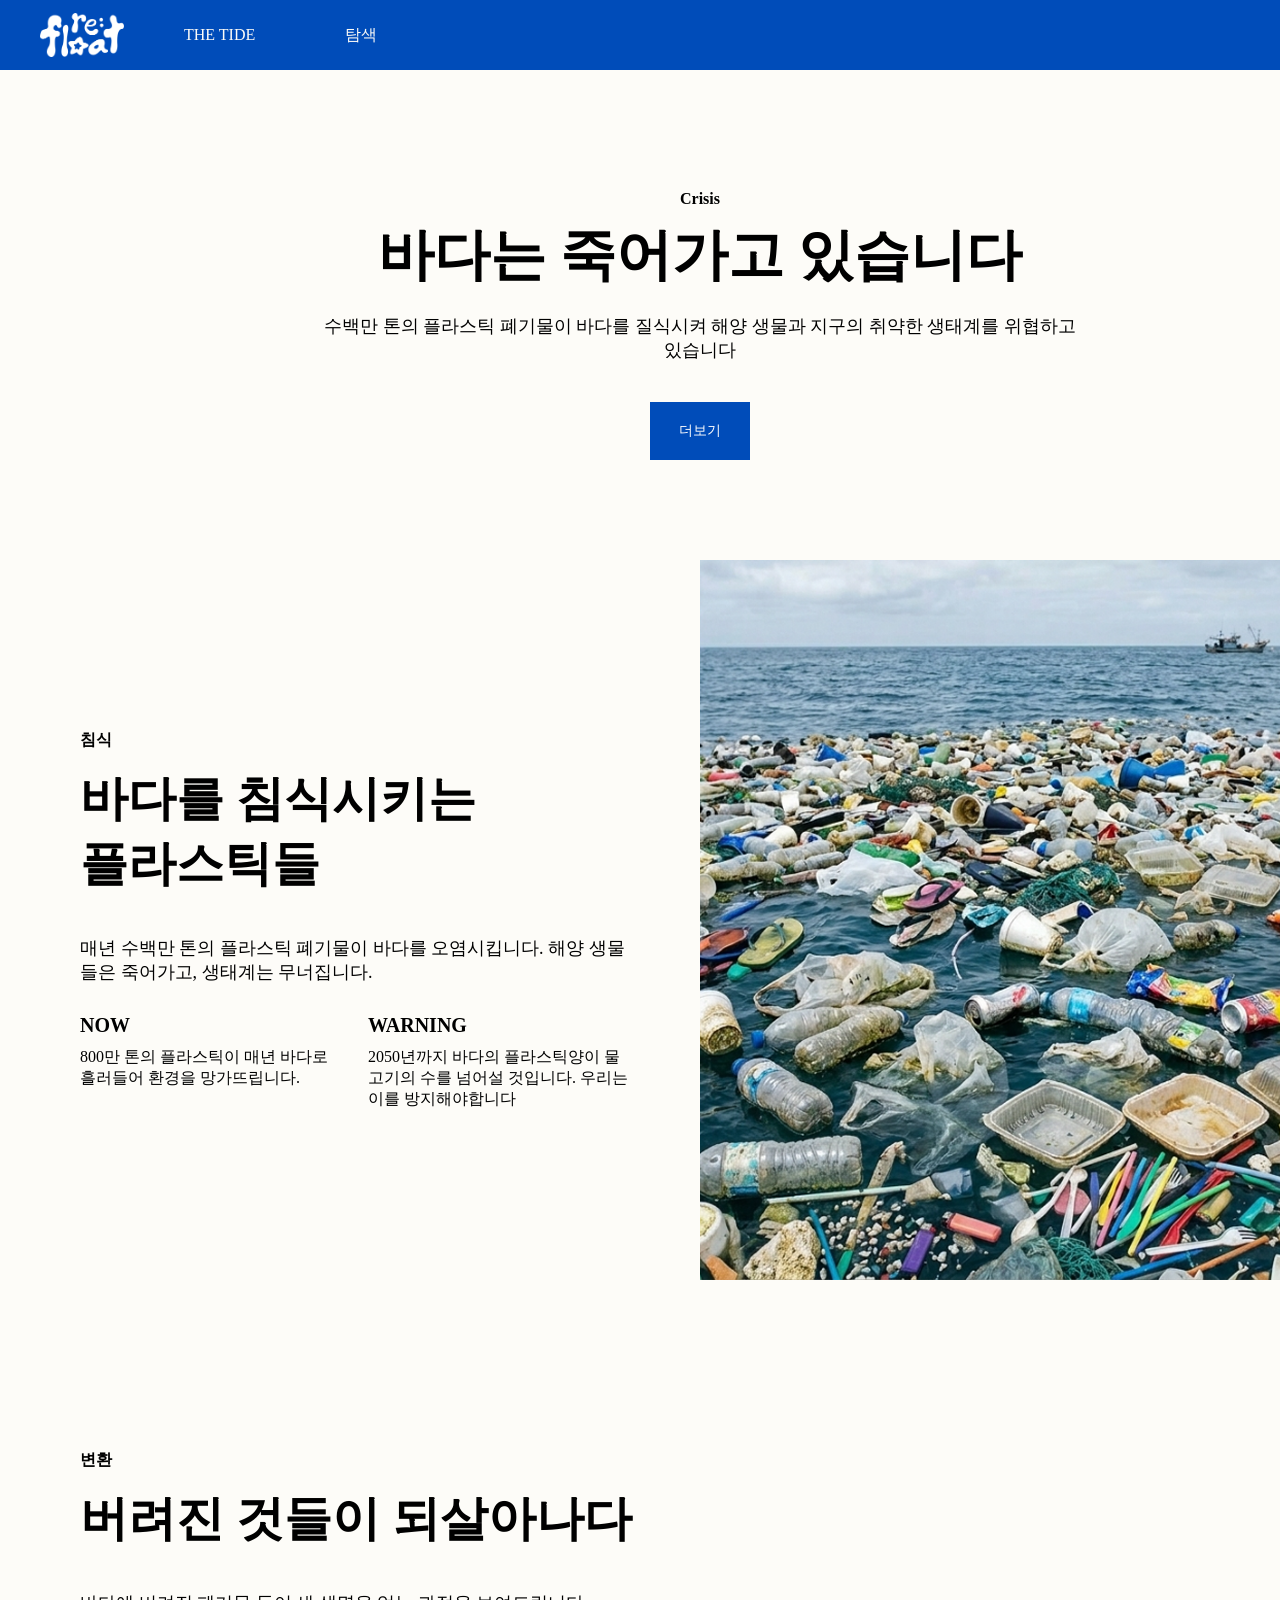
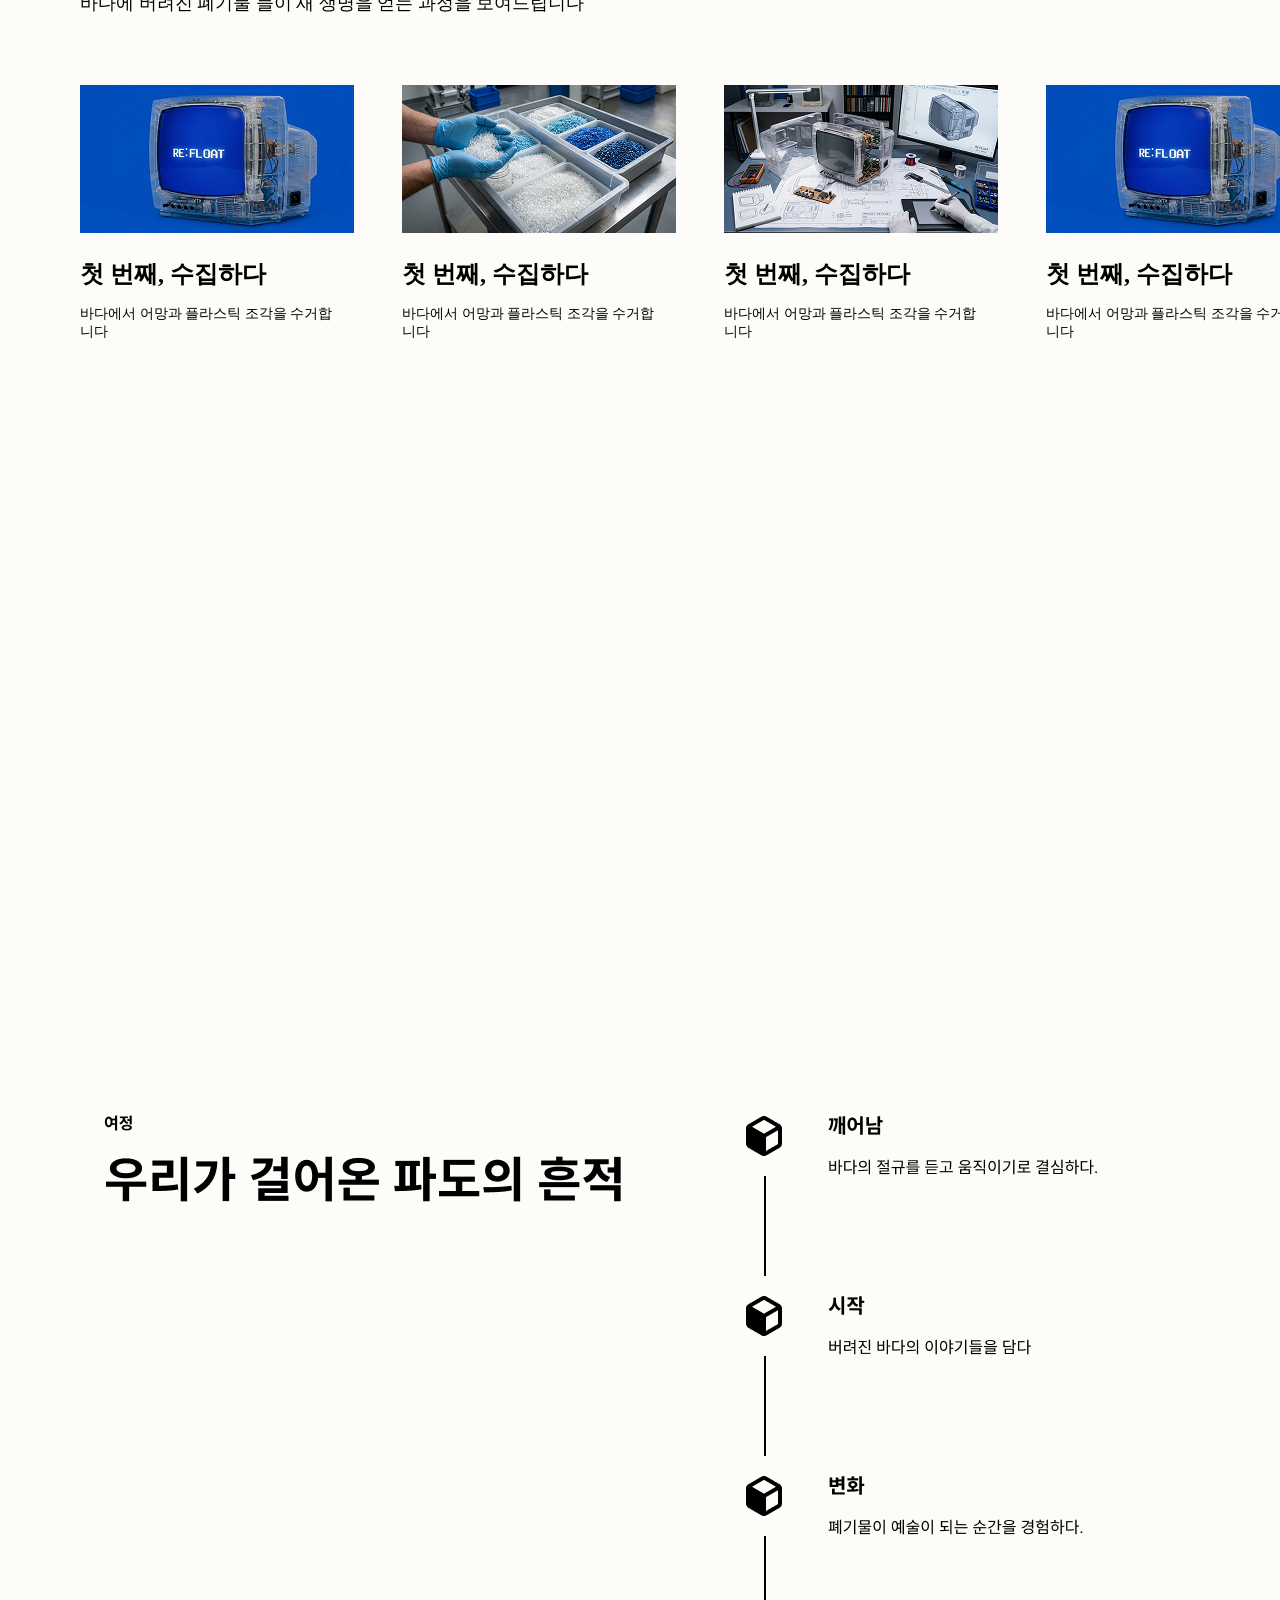
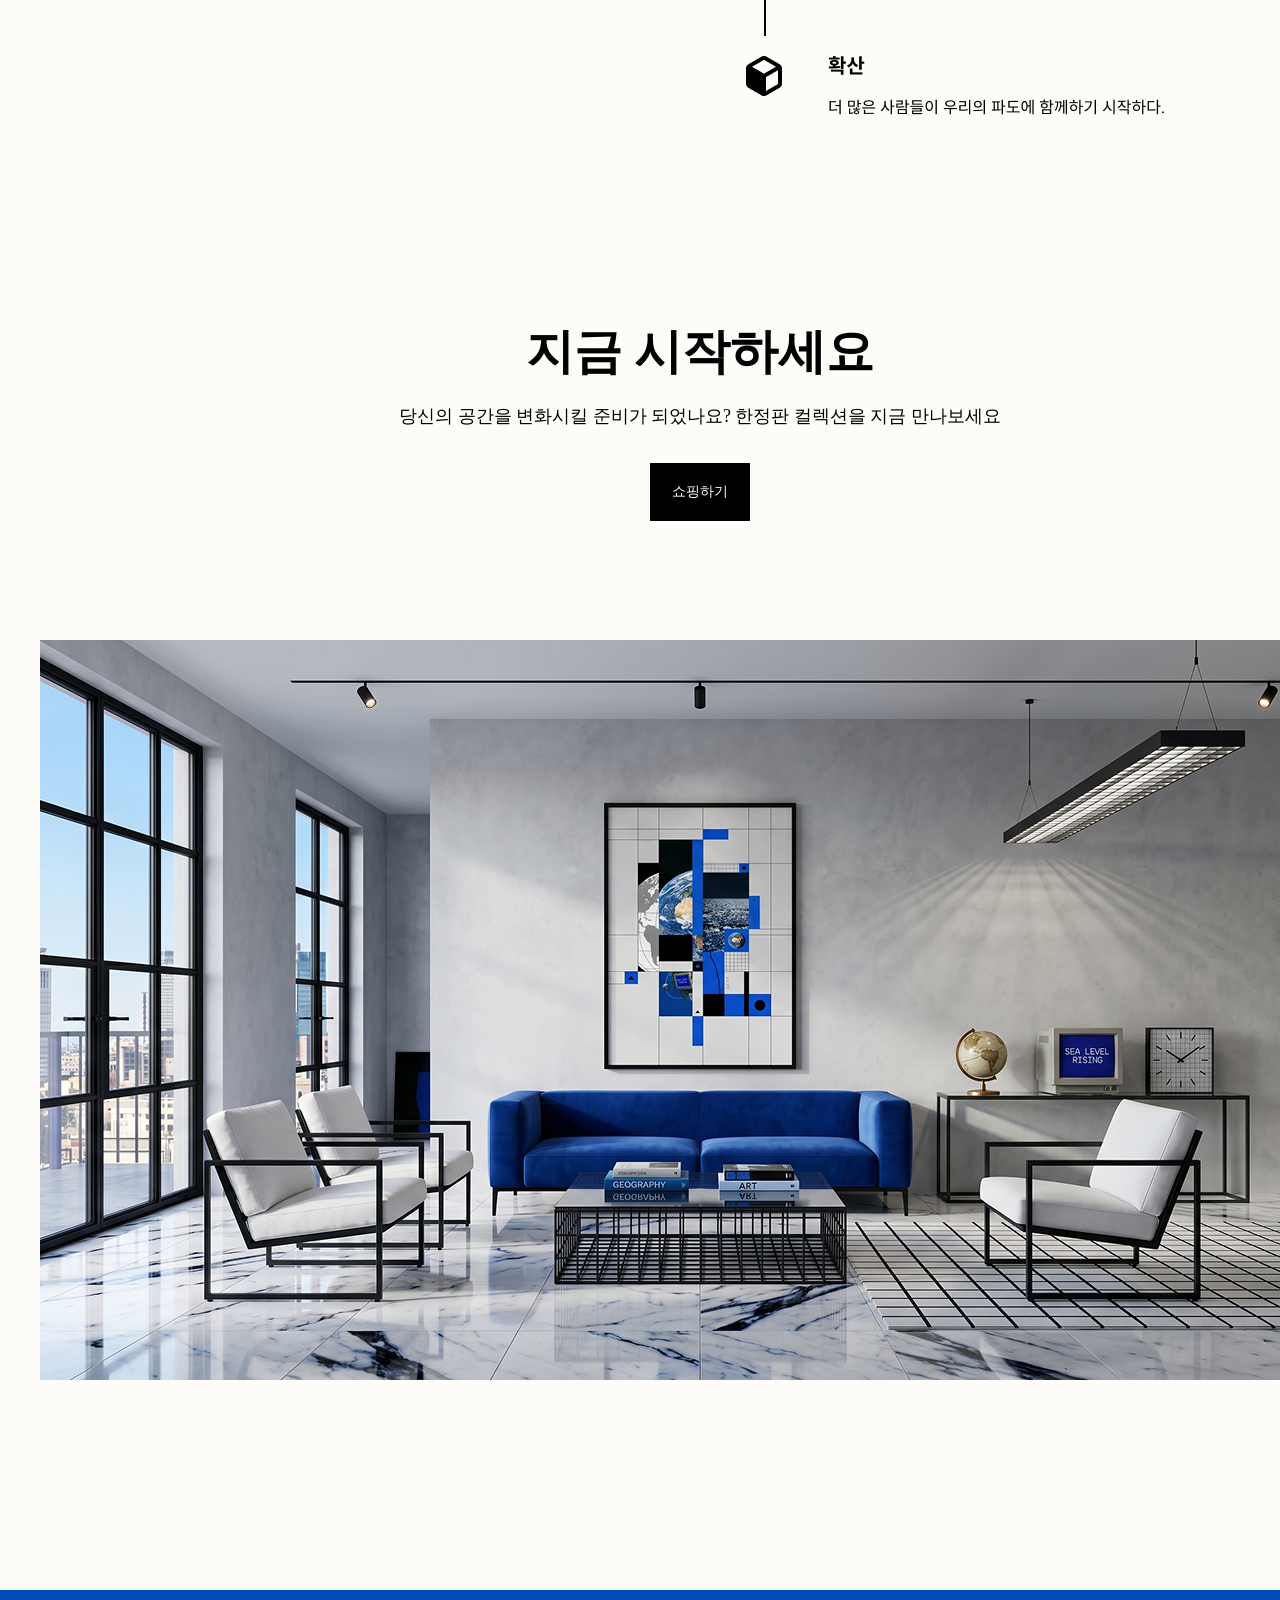
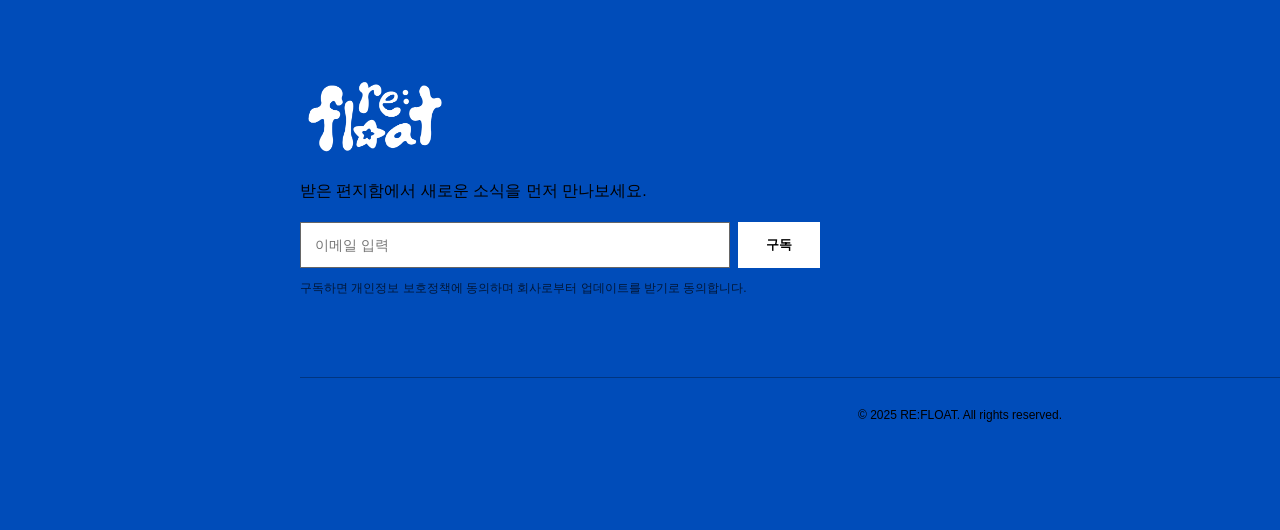
==== sub/sub1.html @ 33776861 "Add files via upload" ====
<!DOCTYPE html>
<html lang="ko">

<head>
    <meta charset="UTF-8">
    <meta name="viewport" content="width=1400">
    <title>re:float</title>
    <link rel="stylesheet" href="../css/style(sub1).css">
</head>

<body>
<div class="wrap_wrap">
    <div id="header_wrap">
        <div id="header_wrap">
            <div class="header">
                <ul class="gnb">
                    <li class="logo-area">
                        <a href="../index.html"><img class="logo" src="../img/로고.png" alt="로고"></a>
                    </li>

                    <li class="menu-item">
                        <a href="./sub/sub1.html">
                            <p>THE TIDE</p>
                        </a>

                    </li>

                    <li class="menu-item">
                        <a href="#">
                            <p>탐색</p>
                        </a>
                        <div class="mega-menu">
                            <div class="mega-inner">
                                <div class="menu-col">
                                    <h3>컬렉션</h3>
                                    <div class="item"><img src="../img/Vector.png" alt="아이콘" class="menu-icon">
                                        <div>
                                            <h4><a href="../sub/sub3.html">큐레이티드 샵</a></h4>
                                            <p>제품을 통해 바다를 살린다</p>
                                        </div>
                                    </div>
                                    <div class="item"><img src="../img/Vector.png" alt="아이콘" class="menu-icon">
                                        <div>
                                            <h4><a href="../sub/sub2.html">갤러리 앤 아카이브</a></h4>
                                            <p>각 제품의 출처와 이야기</p>
                                        </div>
                                    </div>
                                </div>
                                <div class="menu-col">
                                    <h3>정보</h3>
                                    <div class="item"><img src="../img/Vector.png" alt="아이콘" class="menu-icon">
                                        <div>
                                            <h4><a href="../sub/sub4.html">서포트</a></h4>
                                            <p>자주 묻는 질문과 답변</p>
                                        </div>
                                    </div>
                                </div>
                            </div>
                        </div>
                    </li>
                </ul>
            </div>
        </div>
    </div>
    <div id="banner_wrap">
        <div class="banner">
            <h6 class="banner_h6">Crisis</h6>
            <h1 class="banner_h1">바다는 죽어가고 있습니다</h1>
            <p class="banner_p">
                수백만 톤의 플라스틱 폐기물이 바다를 질식시켜 해양 생물과 지구의 취약한 생태계를 위협하고 <br>있습니다
            </p>
            <a href="#" class="banner_a">더보기</a>
        </div>
    </div>
    <div id="main1_wrap">
        <div class="main1">
            <div class="main1_left">
                <h6 class="main1_h6">침식</h6>
                <h1 class="main1_h1">바다를 침식시키는 <br>플라스틱들</h1>
                <p class="main1_p">매년 수백만 톤의 플라스틱 폐기물이 바다를 오염시킵니다. 해양 생물 <br>들은 죽어가고, 생태계는 무너집니다.</p>
                <ul class="main1_ul">
                    <li>
                        <h4 class="main1_h4">NOW</h4>
                        <h5 class="main1_h5">
                            800만 톤의 플라스틱이 매년 바다로 <br>흘러들어 환경을 망가뜨립니다.
                        </h5>
                    </li>
                    <li>
                        <h4 class="main1_h4">WARNING</h4>
                        <h5 class="main1_h5">
                            2050년까지 바다의 플라스틱양이 물 <br>고기의 수를 넘어설 것입니다. 우리는 <br>이를 방지해야합니다
                        </h5>
                    </li>
                </ul>
            </div>
            <div class="main1_right">
                <img src="../img/Placeholder Image.png" alt="">
            </div>
        </div>
    </div>
    <div id="main2_wrap">
        <div class="main2">
            <h6 class="main2_h6">변환</h6>
            <h1 class="main2_h1">버려진 것들이 되살아나다</h1>
            <p class="main2_p">바다에 버려진 폐기물 들이 새 생명을 얻는 과정을 보여드립니다</p>
            <ul class="main2_ul">
                <li>
                    <img src="../img/인덱스2.png" alt="">
                    <h5 class="main2_h5">첫 번째, 수집하다</h5>
                    <p class="main2_p_ul">바다에서 어망과 플라스틱 조각을 수거합<br>니다</p>
                </li>
                <li>
                    <img src="../img/인덱스2-2.png" alt="">
                    <h5 class="main2_h5">첫 번째, 수집하다</h5>
                    <p class="main2_p_ul">바다에서 어망과 플라스틱 조각을 수거합<br>니다</p>
                </li>
                <li>
                    <img src="../img/인덱스2-3.png" alt="">
                    <h5 class="main2_h5">첫 번째, 수집하다</h5>
                    <p class="main2_p_ul">바다에서 어망과 플라스틱 조각을 수거합<br>니다</p>
                </li>
                <li>
                    <img src="../img/인덱스2.png" alt="">
                    <h5 class="main2_h5">첫 번째, 수집하다</h5>
                    <p class="main2_p_ul">바다에서 어망과 플라스틱 조각을 수거합<br>니다</p>
                </li>
            </ul>
        </div>
    </div>
    <div id="main3_wrap">
        <div class="main3">
            <video src="../video/지구가 도는 영상.mp4" autoplay loop></video>
        </div>
    </div>
    <div id="main4_wrap">
        <div class="main4">
            <img src="../img/121.png" alt="">
        </div>
    </div>
    <!-- main4 끝 -->
    <div id="main5_wrap">
        <div class="main5_1">
            <h1 class="main5_h1">지금 시작하세요</h1>
            <p class="main5_p">당신의 공간을 변화시킬 준비가 되었나요? 한정판 컬렉션을 지금 만나보세요</p>
            <a href="#" class="main5_a">쇼핑하기</a>
        </div>
        <div class="main5_2">
            <img id="slider-img" src="../img/인테리어1.png" alt="">
            <script>
                // 1. 이미지 파일 경로들을 배열에 담습니다.
                const images = [
                    "../img/인테리어1.png",
                    "../img/인테리어2.png",
                    "../img/인테리어3.png"
                ];

                let currentIndex = 0;
                const imgElement = document.getElementById('slider-img');

                // 2. 3초마다 이미지를 변경하는 함수
                function changeImage() {
                    currentIndex++;
                    if (currentIndex >= images.length) {
                        currentIndex = 0; // 마지막 이미지 다음은 다시 첫 번째로
                    }
                    imgElement.src = images[currentIndex];
                }

                // 3초(3000ms) 간격으로 함수 실행
                setInterval(changeImage, 5000);
            </script>
        </div>
    </div>
    <div class="main6"></div>
    <div class="footer-wrap">
        <div class="footer-inner">
            <div class="footer-top">
                <div class="footer-left">
                    <div class="footer-left">
                        <!-- 텍스트 대신 이미지 태그 사용 -->
                        <a href="/" class="logo-link">
                            <img src="../img/logo_white.png" alt="RE:FLOAT" class="logo-img">
                        </a>
                        <p class="desc">받은 편지함에서 새로운 소식을 먼저 만나보세요.</p>
                        <!-- ... 이하 동일 ... -->
                    </div>
                    </p>
                    <form class="input-group">
                        <input type="email" placeholder="이메일 입력" required>
                        <button type="submit">구독</button>
                    </form>
                    <p class="sub-text">구독하면 개인정보 보호정책에 동의하며 회사로부터 업데이트를 받기로 동의합니다.</p>
                </div>

                <div class="footer-right">
                    <div class="menu-group">
                        <h4 class="menu-title">탐색하기</h4>
                        <ul class="menu-list">
                            <li><a href="#">홈</a></li>
                            <li><a href="../sub2.html">갤러리 & 아카이브</a></li>
                            <li> <a href="./sub3.html">큐레이티드 샵</a></li>
                            <li><a href="./sub4.html">서포트</a></li>
                        </ul>
                    </div>
                    <div class="menu-group">
                        <h4 class="menu-title">팔로우</h4>
                        <ul class="sns-list">
                            <li><img src="../img/Facebook.png" alt="FB"> Facebook</li>
                            <li><img src="../img/Instagram.png" alt="IG"> Instagram</li>
                            <li><img src="../img/X.png" alt="X"> X</li>
                            <li><img src="../img/LinkedIn.png" alt="LI"> LinkedIn</li>
                            <li><img src="../img/Youtube.png" alt="YT"> Youtube</li>
                        </ul>
                    </div>
                </div>
            </div>

            <div class="footer-bottom">
                © 2025 RE:FLOAT. All rights reserved.
            </div>
        </div>
    </div>
</div>
</body>

</html>
---- css/style(sub1).css ----
* {
    margin: 0;
    padding: 0;
    background-color: 004CB9;
}
.wrap_wrap{
    min-width: 1400px;
    overflow: hidden;
}

/* 메인비디오 */
.main video {
    position: absolute;
    top: 0px;
    left: 50%;
    transform: translateX(-50%);
    min-width: 100%;
    min-height: 100%;
    width: auto;
    height: auto;
    z-index: -1000;
    overflow: hidden;
}

.main {
    display: block;
    overflow: hidden;
    height: 1060px;
    position: relative;
}

/* 메인비디오 끝 */

ul {
    list-style: none;
}

a {
    color: inherit;
    text-decoration: none;
}

body {
    font-size: 14px;
    font-family: 나눔고딕;
    background-color: #fdfcf8;
    ;
}


ul {
    display: flex;
}

#header_wrap {
    height: 70px;
    background-color: #004CB9;
    margin: 0 auto;
    color: black;
    position: fixed;
    /* 화면에 고정하겠다는 의미 */
    top: 0;
    /* 화면 맨 위에 딱 붙임 */
    position: relative;
    width: 100%;
    z-index: 1000;
}

.header {
    height: 70px;
    width: 1320px;
    margin: 0 auto;
    display: flex;
    align-items: center; /* 로고와 메뉴 세로 중앙 정렬 */
    justify-content: space-between;
}

.logo {
    width: 84px;
    height: 36px;
    display: block;
    object-fit: contain;
     /* 
    이미지 하단 공백 제거 */
}
/* 서브메뉴 */

/* GNB 아이템을 상대 위치로 설정 */

/* 메가 메뉴 기본 설정 */
.mega-menu {
    position: absolute;
    top: 100%;
    /* GNB 바로 아래 */
    left: 50%;
    transform: translateX(-50%);
    width: 100%;
    background: #fdfcf8;
    display: none;
    /* 기본 숨김 */
    box-shadow: 0 10px 20px rgba(0, 0, 0, 0.1);
    z-index: 999;
    margin: 0 auto;
    color: #000;
}

/* 호버 시 나타나기 */
.menu-item:hover .mega-menu {
    display: flex;
    justify-content: center;
    align-items: center;
}

/* 내부 콘텐츠 레이아웃 */
.mega-inner {
    display: flex;
    gap: 100px;
    width: 1320PX;
    margin: 0 auto;
    padding: 40px;
}

/* 3. 아이콘과 텍스트 정렬 */
.item {
    display: flex;
    align-items: center;
    /* 아이콘과 텍스트 세로 중앙 정렬 */
    gap: 15px;
    cursor: pointer;
}

.menu-icon {
    width: 24px;
    /* 이미지 사이즈 조절 */
    height: 24px;
    object-fit: contain;
}

.text-wrap h4 {
    font-size: 16px;
    margin-bottom: 4px;
}

.text-wrap p {
    font-size: 13px;
    color: #666;
}

.menu-col {
    display: flex;
    flex-direction: column;
    gap: 20px;
}

.item {
    display: flex;
    align-items: flex-start;
    gap: 15px;
}

.item h4 {
    font-size: 16px;
    margin-bottom: 5px;
}

.item h4:hover{
    text-decoration: underline 2px solid #000;
}
.item p {
    font-size: 13px;
    color: #666;
}

/* gnb 스타일 수정 */
.gnb {
    display: flex;
    align-items: center; /* 세로 중앙 정렬 */
    list-style: none;
    padding: 0;
    margin: 0;
    gap: 30px; /* 메뉴 간의 간격을 조절합니다 (필요에 따라 조절) */
}

/* 로고와 메뉴 사이의 강제적인 여백(auto) 제거 */
.gnb > li:first-child {
    margin-right: 0; 
}
.gnb li p {
    font-size: 16px;
    padding: 23px 30px;
  
}

.gnb>li>a {
    position: relative;
    text-decoration: none;
    color: #fdfcf8;
}

.gnb>li>a::after {
    content: "";
    position: absolute;
    bottom: 0px;
    left: 0;
    width: 0;
    height: 2px;
    background-color: #fdfcf8;
    transition: width 0.3s ease;
    /* 부드러운 밑줄 효과 */
}

.menu-item:hover>a::after {
    width: 100%;
    /* 호버 시 밑줄 100% */
}

/* lnb */

.lnb li {
    font-size: 16px;
    margin: 10px;
    width: 70px;
    height: 50px;
    display: flex;
    justify-content: center;
    align-items: center;
    /* 배경색과 패딩은 a 태그로 이동 */
}

.lnb li a {
    display: flex;
    /* Flexbox 사용 */
    justify-content: center;
    /* 가로 중앙 정렬 */
    align-items: center;
    /* 세로 중앙 정렬 */

    width: 100%;
    height: 100%;

    background-color: #004CB9;
    color: #fdfcf8;
    text-decoration: none;
    transition: background-color 0.3s;
}

.lnb li a:hover {
    background-color: #000;
}

.logo {
    height: 60px;
}

ul {
    display: flex;
}

/* 헤더 끝 */

#banner_wrap {
    height: 490px;
    color: #fdfcf8;
    ;
}

.banner {
    height: 490px;
    width: 1320px;
    margin: 0 auto;
}

.banner_h6 {
    text-align: center;
    color: black;
    padding-top: 120px;
    font-size: 16px;
    margin-bottom: 10px;
}

.banner_h1 {
    text-align: center;
    color: black;
    font-size: 56px;

}

.banner_p {
    text-align: center;
    color: black;
    font-size: 18px;
    padding-top: 20px;
    margin-bottom: 40px;
}

.banner_a {

    display: block;
    /* 블록으로 변경 */
    width: 100px;
    /* 너비 지정 (필수) */
    margin: 0 auto;
    /* 가로 중앙 정렬 */
    text-align: center;
    /* 내부 글자 중앙 정렬 */

    padding: 20px 0;
    background-color: #004CB9;
    color: white;
    text-decoration: none;
}

.banner_a:hover {
    background-color: #000;
}

/* 여기까지가 배너 */

#main1_wrap {
    height: 720px;
    width: 1320px;
    margin: 0 auto;
}

.main1 {
    height: 720px;
    width: 1320px;
    margin: 0 auto;
    display: flex;
}

.main1_left {
    width: 660px;
    height: 720px;
}

.main1_right {
    width: 660px;
    height: 720px;
}

.main1_h6 {
    font-size: 16px;
    padding-top: 170px;
    padding-left: 40px;
}

.main1_h1 {
    padding-top: 15px;
    padding-left: 40px;
    font-size: 48px;
    line-height: 65px;
}

.main1_p {
    padding-left: 40px;
    padding-top: 40px;
    font-size: 18px;
}

.main1_ul li {
    padding-left: 40px;
}

.main1_h4 {
    font-size: 20px;
    padding-top: 30px;
    padding-bottom: 10px;
}

.main1_h5 {
    font-size: 16px;
    font-weight: 500;
}

/* main1끝 */

/* main2시작 */

#main2_wrap {
    height: 850px;
}

.main2 {
    height: 850px;
    width: 1320px;
    margin: 0 auto;
}

.main2_h6 {
    font-size: 16px;
    padding-top: 170px;
    padding-left: 40px;
}

.main2_h1 {
    padding-top: 15px;
    padding-left: 40px;
    font-size: 48px;
    line-height: 65px;
}

.main2_p {
    padding-left: 40px;
    padding-top: 40px;
    font-size: 18px;
}

.main2_ul {
    padding-left: 40px;
    padding-right: 40px;
    padding-top: 70px;
    display: flex;
    justify-content: space-between;
}

.main2_h5 {
    font-size: 24px;
    padding-top: 20px;
    padding-bottom: 15px;
}

.main2_p_Ul {
    font-size: 16px;
    padding-top: 10px;
}

#main3_wrap {
    height: 470px;
}

.main3 {
    margin: 0 auto;
    height: 470px;
    width: 1320px;
    overflow: hidden;
    position: relative;
    color: #fdfcf8;
}

.main3 video {
    position: absolute;
    top: 0;
    width: 100%;
    height: 100%;
    object-fit: cover;
}

.main3_h6 {
    position: absolute;
    font-size: 16px;
}

#main4_wrap {
    margin: 0 auto;
    height: 830px;
}

.main4 {
    width: 1320px;
    height: 830px;
    margin: 0 auto;

}

#main5_wrap {
    height: 1160px;
    margin: 0 auto;

}

.main5_1 {
    height: 410px;
    width: 1320px;
    margin: 0 auto;
    text-align: center;
}

.main5_h1 {
    font-size: 48px;
    padding-top: 90px;
}

.main5_p {
    font-size: 18px;
    padding-top: 20px;
    padding-bottom: 35px;
}

.main5_a {

    display: block;
    /* 블록으로 변경 */
    width: 100px;
    /* 너비 지정 (필수) */
    margin: 0 auto;
    /* 가로 중앙 정렬 */
    text-align: center;
    /* 내부 글자 중앙 정렬 */

    padding: 20px 0;
    background-color: #000000;
    color: white;
    text-decoration: none;
}

.main5_a:hover {
    background-color: #004CB9;
}

.main5_2 {
    margin: 0 auto;
    height: 740px;
    width: 1320px;
    display: flex;
    justify-content: center;
    /* 가로 중앙 정렬 */
    align-items: center;
    /* 세로 중앙 정렬 */
    height: 100%;
    position: relative;
}

#slider-img {
    position: absolute;
    top: 0;
    width: 1320px;
    margin: 0 auto;
    height: 740px;
    object-fit: cover;
    /* 이미지가 찌그러지지 않고 비율을 유지하며 꽉 채워지게 함 */

}

/* main5 끝 */

.main6 {
    height: 200px;
}

#footer_wrap {
    height: 540px;
    background-color: #004CB9;
    position: relative;
    overflow: hidden;
}

.footer1 {
    height: 540px;
    width: 1320px;
    display: flex;
    margin: 0 auto;
}

.footer_left {
    height: 540px;
    width: 670px;
    margin: 0 auto;
}

.footer_logo {
    width: 110px;
    /* 원하는 가로 크기로 조절 */
    height: auto;
    /* 비율을 유지하며 높이 자동 조절 */
    display: block;
    position: relative;
    top: 80px;
}

.footer-subscribe {
    max-width: 1320px;
    margin: 0 auto;
    display: flex;
    align-items: center;
    gap: 40px;
    /* 텍스트와 입력창 사이 간격 */
}

.subscribe-form {
    display: flex;
    width: 100%;
    max-width: 400px;
    /* 필요에 따라 조정 */
    position: absolute;
    top: 200px;
}

.subscribe-form input {
    flex: 1;
    padding: 12px 15px;
    border: 1px solid #000;
    outline: none;
    width: 400px;
    height: 50px;
    box-sizing: border-box;
    margin-right: 20px;
}

.subscribe-form button {
    padding: 12px 25px;
    background-color: #fff;
    border: 1px solid #000;
    cursor: pointer;
    font-weight: bold;
}

.subscribe-form button:hover {
    background-color: #000;
    color: #fff;
}

.subscribe-text_h3 {
    position: absolute;
    top: 155px;
    font-size: 16px;
    font-weight: 500;
}

.subscribe-text_p {
    color: #000;
    font-size: 12px;
    position: absolute;
    top: 260px;
}

.footer_right_wrap {
    width: 670px;
    height: 540px;
    background-color: #004CB9;
    overflow: hidden;
}

/* 푸터 li */

.footer {
    color: white;
    padding: 50px;
    display: flex;
    flex-direction: column;
    /* 전체를 세로로 정렬 */
    gap: 40px;
    /* 섹션 간의 간격 */
}

.footer-title1 {
    font-size: 16px;
    font-weight: bold;
    /* 제목 굵게 */
    margin-bottom: 15px;

}

/* 1320px 컨테이너 기준 정렬 */
.footer1 {
    width: 1320px;
    margin: 0 auto; /* 좌우 중앙 정렬 */
    display: flex;
    justify-content: space-between; /* 왼쪽(logo)과 오른쪽(nav) 배치 */
    align-items: flex-start;
}

/* 오른쪽 영역을 묶은 컨테이너 */
.footer_nav_container {
    display: flex;
    gap: 120px; /* 탐색하기와 팔로우 사이의 간격 */
    justify-content: flex-end; /* 이 부분이 오른쪽 정렬 핵심 */
    /* 1. 오른쪽으로 더 밀기 */
    /* 2. 위쪽 여백 주기 */
    margin-top: 90px; /* 푸터 상단에서 내려올 간격 */
}



/* absolute 제거하고 자연스럽게 배치 */
.footer-title1, .footer-title2, .footer-links1, .footer-links2 {
    position: static; /* absolute 제거 */
    margin: 0;
}



/* 내비게이션 스타일은 그대로 유지하되 
   flex를 활용해 쌓이도록 함 */
.footer_right, .footer_right_wrap {
    display: flex;
    flex-direction: column;
    gap: 15px;
}

.footer-title2 {
    font-size: 16px;
    font-weight: bold;
    /* 제목 굵게 */
    margin-bottom: 15px;

}

.footer-links1 {
    display: flex;
    flex-direction: column;
    /* 링크들을 세로로 정렬 */
    gap: 10px;
    /* 링크 사이 간격 */

}

.footer-links2 {
    display: flex;
    flex-direction: column;
    /* 링크들을 세로로 정렬 */
    gap: 10px;
    /* 링크 사이 간격 */

}

.footer-links1 a {
    color: rgb(0, 0, 0);
    text-decoration: none;
    /* 밑줄 제거 */
    font-size: 14px;
}

.footer-links1 a:hover {
    color: white;
}

.footer-links2 a {
    color: rgb(0, 0, 0);
    text-decoration: none;
    /* 밑줄 제거 */
    font-size: 14px;
}

.footer-links2 a:hover {
    color: white;
}

.footer-links2 a {
    display: flex;
    /* 아이콘과 텍스트를 나란히 배치 */
    align-items: center;
    /* 세로 중앙 정렬 */
    gap: 10px;
    /* 아이콘과 텍스트 사이 간격 */

    color: rgb(0, 0, 0);
    text-decoration: none;
    font-size: 16px;
    /* 텍스트 크기 */
}

.footer-links2 a img {
    width: 17px;
    /* 폰트 크기인 16px와 동일하게 설정 */
    height: 17px;
    object-fit: contain;
    /* 이미지가 찌그러지지 않게 유지 */
}


/* FOOTER */

.footer-wrap {
    margin: 0 auto;
    width: 1920px;
    height: 540px;
    background-color: #004CB9;
    display: flex;
    justify-content: center;
    color: #ffffff;
    font-family: 'Pretendard', sans-serif;
}

.footer-inner {
    width: 1320px;
    padding-top: 80px;
}

.footer-top {
    display: flex;
    justify-content: space-between;
}

/* 왼쪽 영역 */
.logo-img {
    width: 150px;
    /* 로고 이미지의 실제 너비에 맞춰 조정하세요 */
    height: auto;
    margin-bottom: 24px;
    display: block;
}

.desc {
    margin-bottom: 20px;
    font-size: 16px;
    color: #000;
}

.input-group {
    display: flex;
    gap: 8px;
    margin-bottom: 12px;
}

.input-group input {
    width: 400px;
    padding: 14px;
    border: none;
    outline: none;
    font-size: 14px;
    border: 1px solid #666;
}

.input-group button {
    padding: 14px 28px;
    border: none;
    background: #fff;
    color: #000000;
    font-weight: 700;
    cursor: pointer;
}

.input-group button:hover {
    background-color: #000;
    color: #fdfcf8;
}

.sub-text {
    font-size: 12px;
    opacity: 0.7;
    color: #000;
}

/* 오른쪽 메뉴 */
.footer-right {
    display: flex;
    gap: 120px;
}

.menu-group {
    display: flex;
    color: #000;
    flex-direction: column;
    /* 요소를 세로로 배치 */
}

.menu-title {
    margin-bottom: 20px;
    font-size: 18px;
}

.menu-title:hover{
    text-decoration: underline 1px solid #000;
}
.menu-list,
.sns-list {
    list-style: none;
    display: flex;
    flex-direction: column;
    /* 리스트 아이템을 세로로 정렬 */
    gap: 12px;
    /* 아이템 간의 세로 간격 */
}

.menu-list li {
    margin-bottom: 12px;
    cursor: pointer;
    font-size: 14px;
}

/* SNS 아이콘 조정 */
.sns-list li {
    display: flex;
    align-items: center;
    gap: 10px;
    /* 아이콘과 텍스트 사이 간격 */
    font-size: 14px;
    cursor: pointer;
}

.sns-list li img {
    width: 18px;
    height: 18px;
    object-fit: contain;
}

/* 하단 카피라이트 */
.footer-bottom {
    margin-top: 80px;
    border-top: 1px solid rgba(0, 0, 0, 0.3);
    padding-top: 30px;
    text-align: center;
    font-size: 12px;
    color: #000;
}

/* 탐색하기 메뉴 리스트 아이템 호버 */


.menu-list li a:hover {
    text-decoration: underline;
    opacity: 0.8; /* 호버 시 약간 투명하게 해서 효과 강조 */
}

/* 팔로우 리스트 아이템 호버 */


.sns-list li:hover {
    text-decoration: underline;
    opacity: 0.8;
}
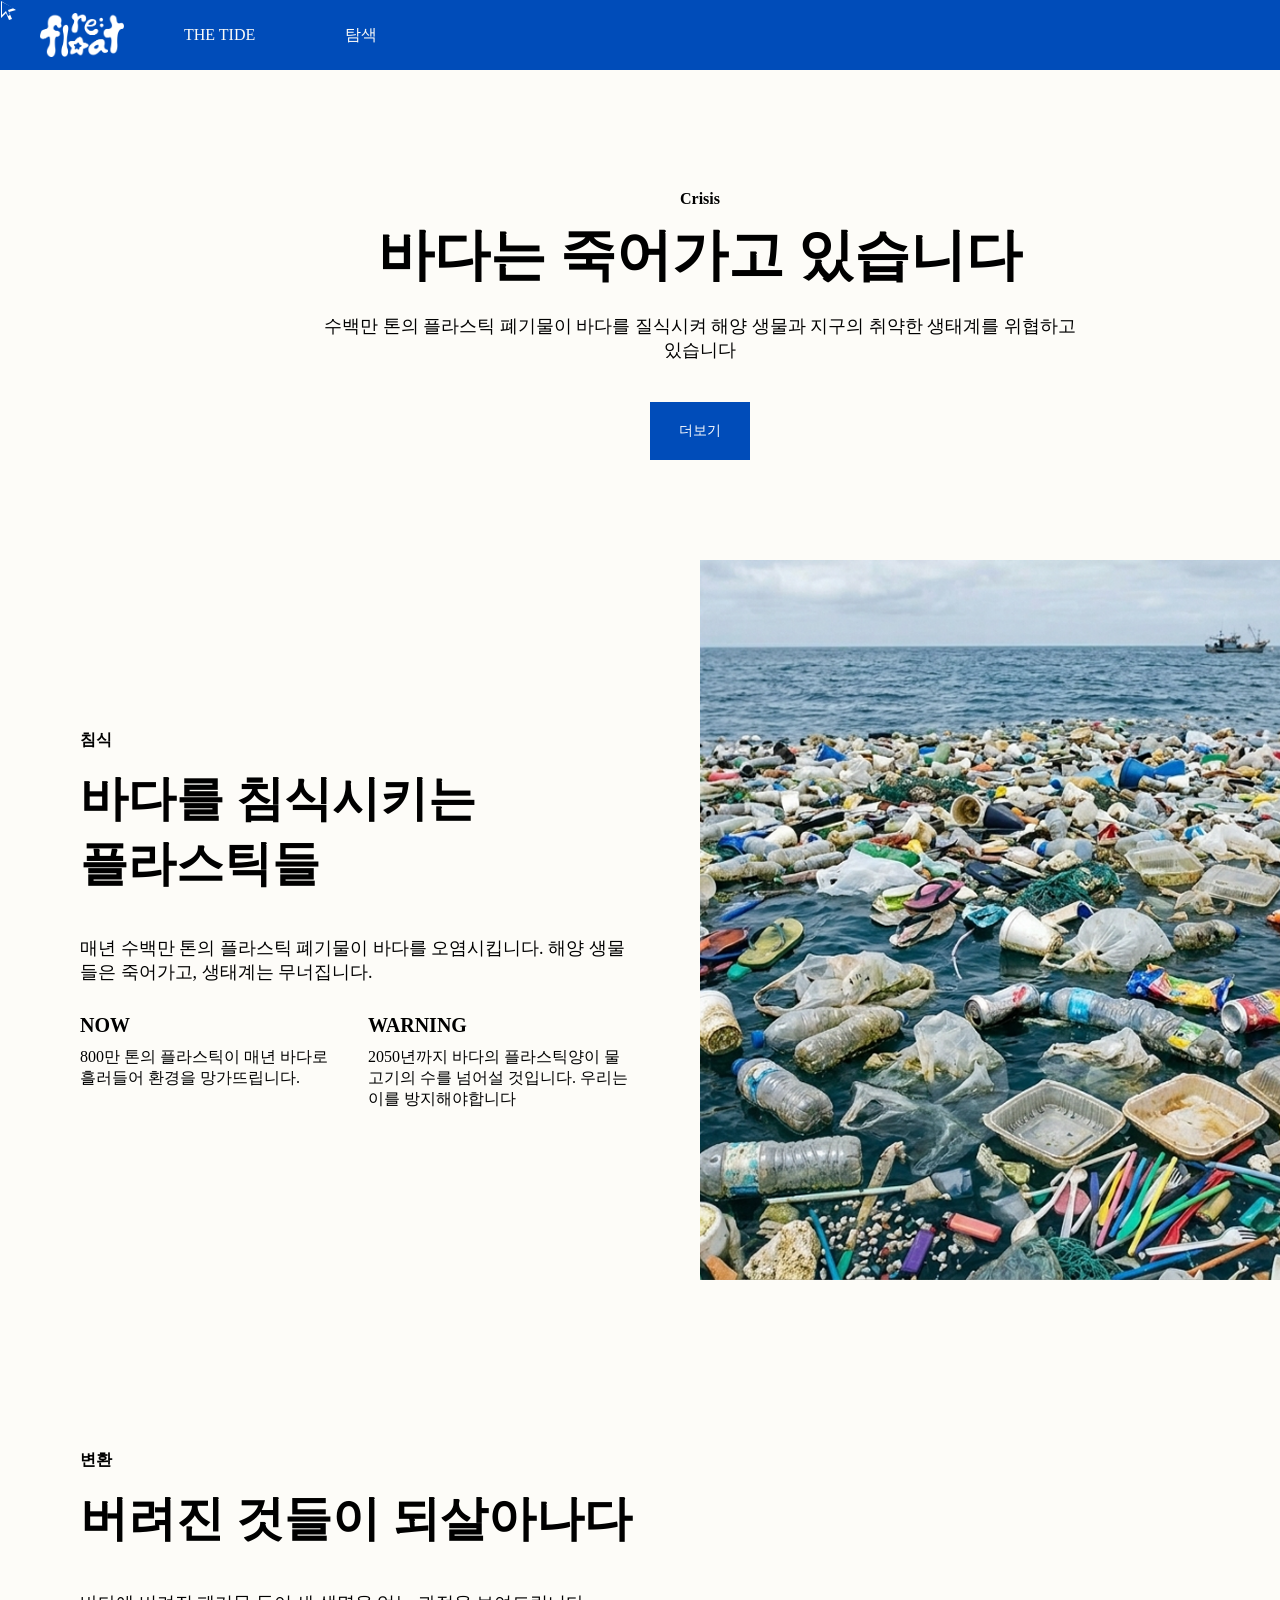
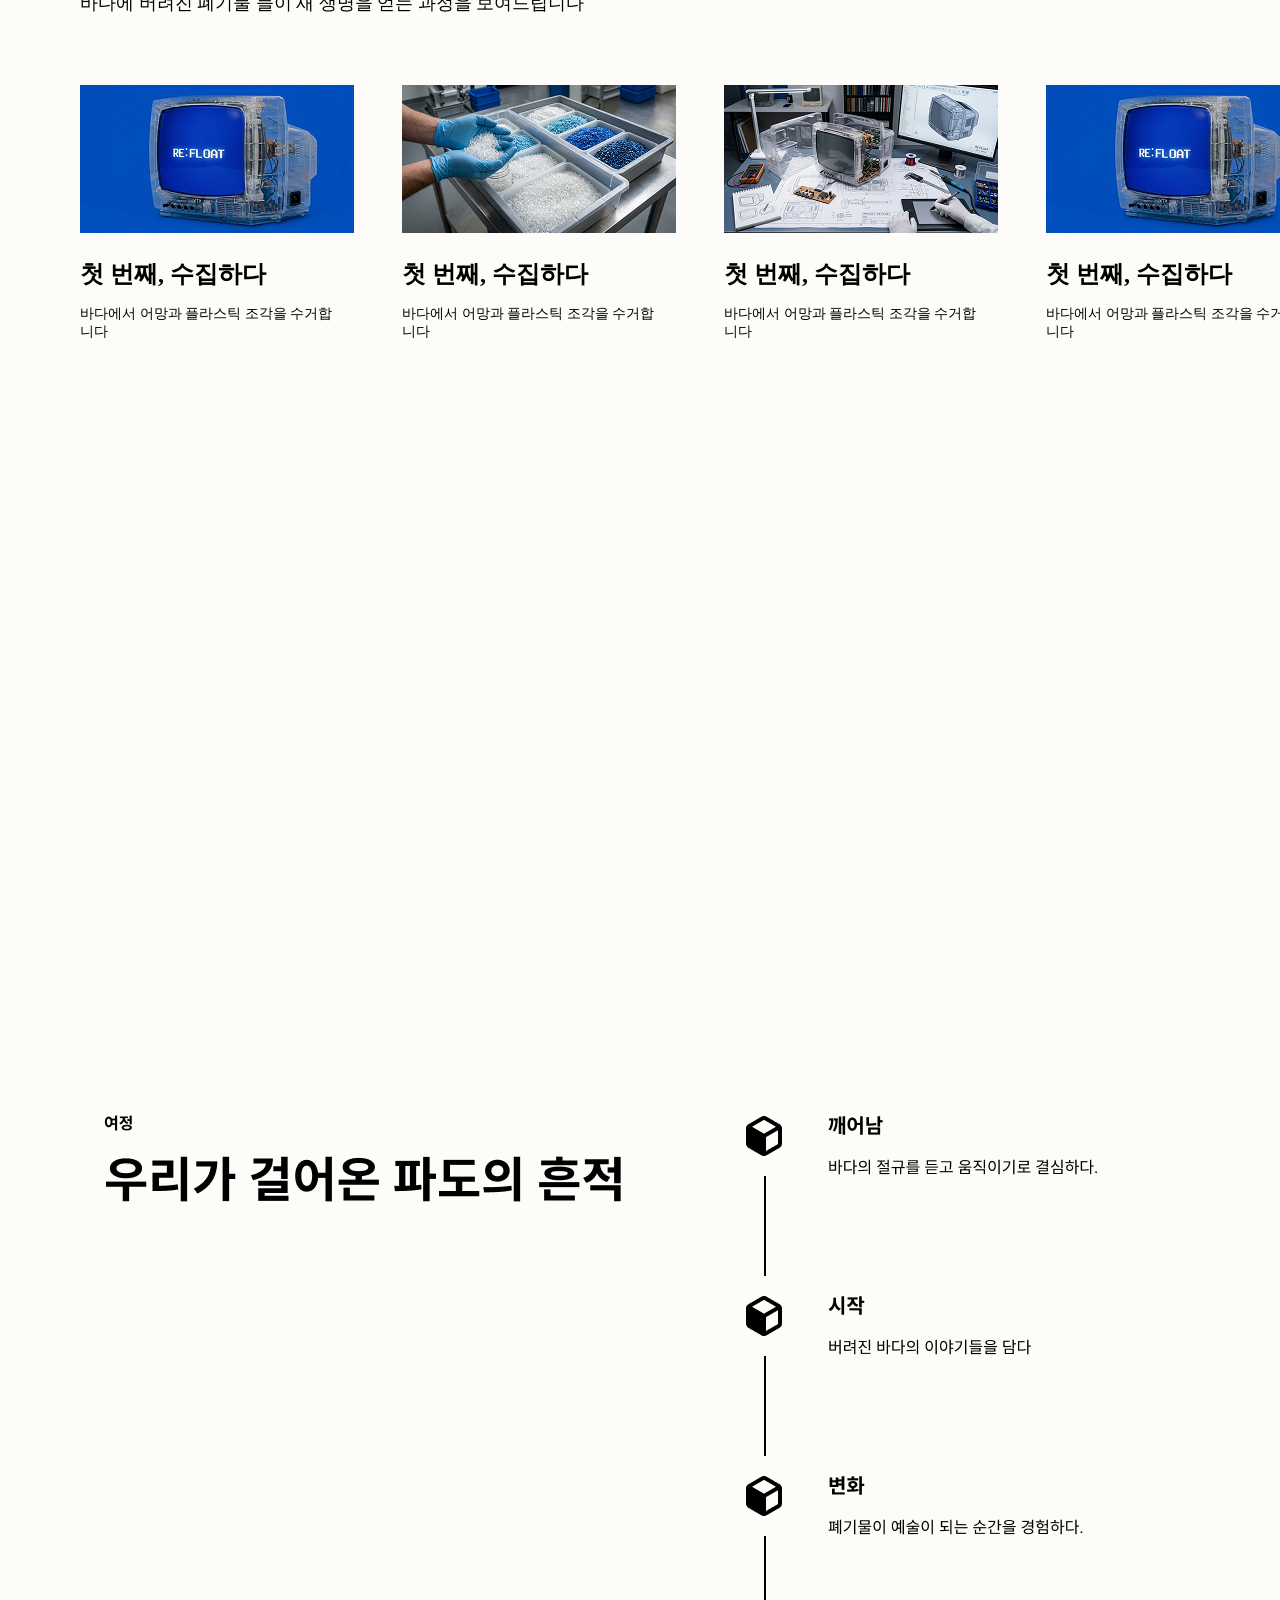
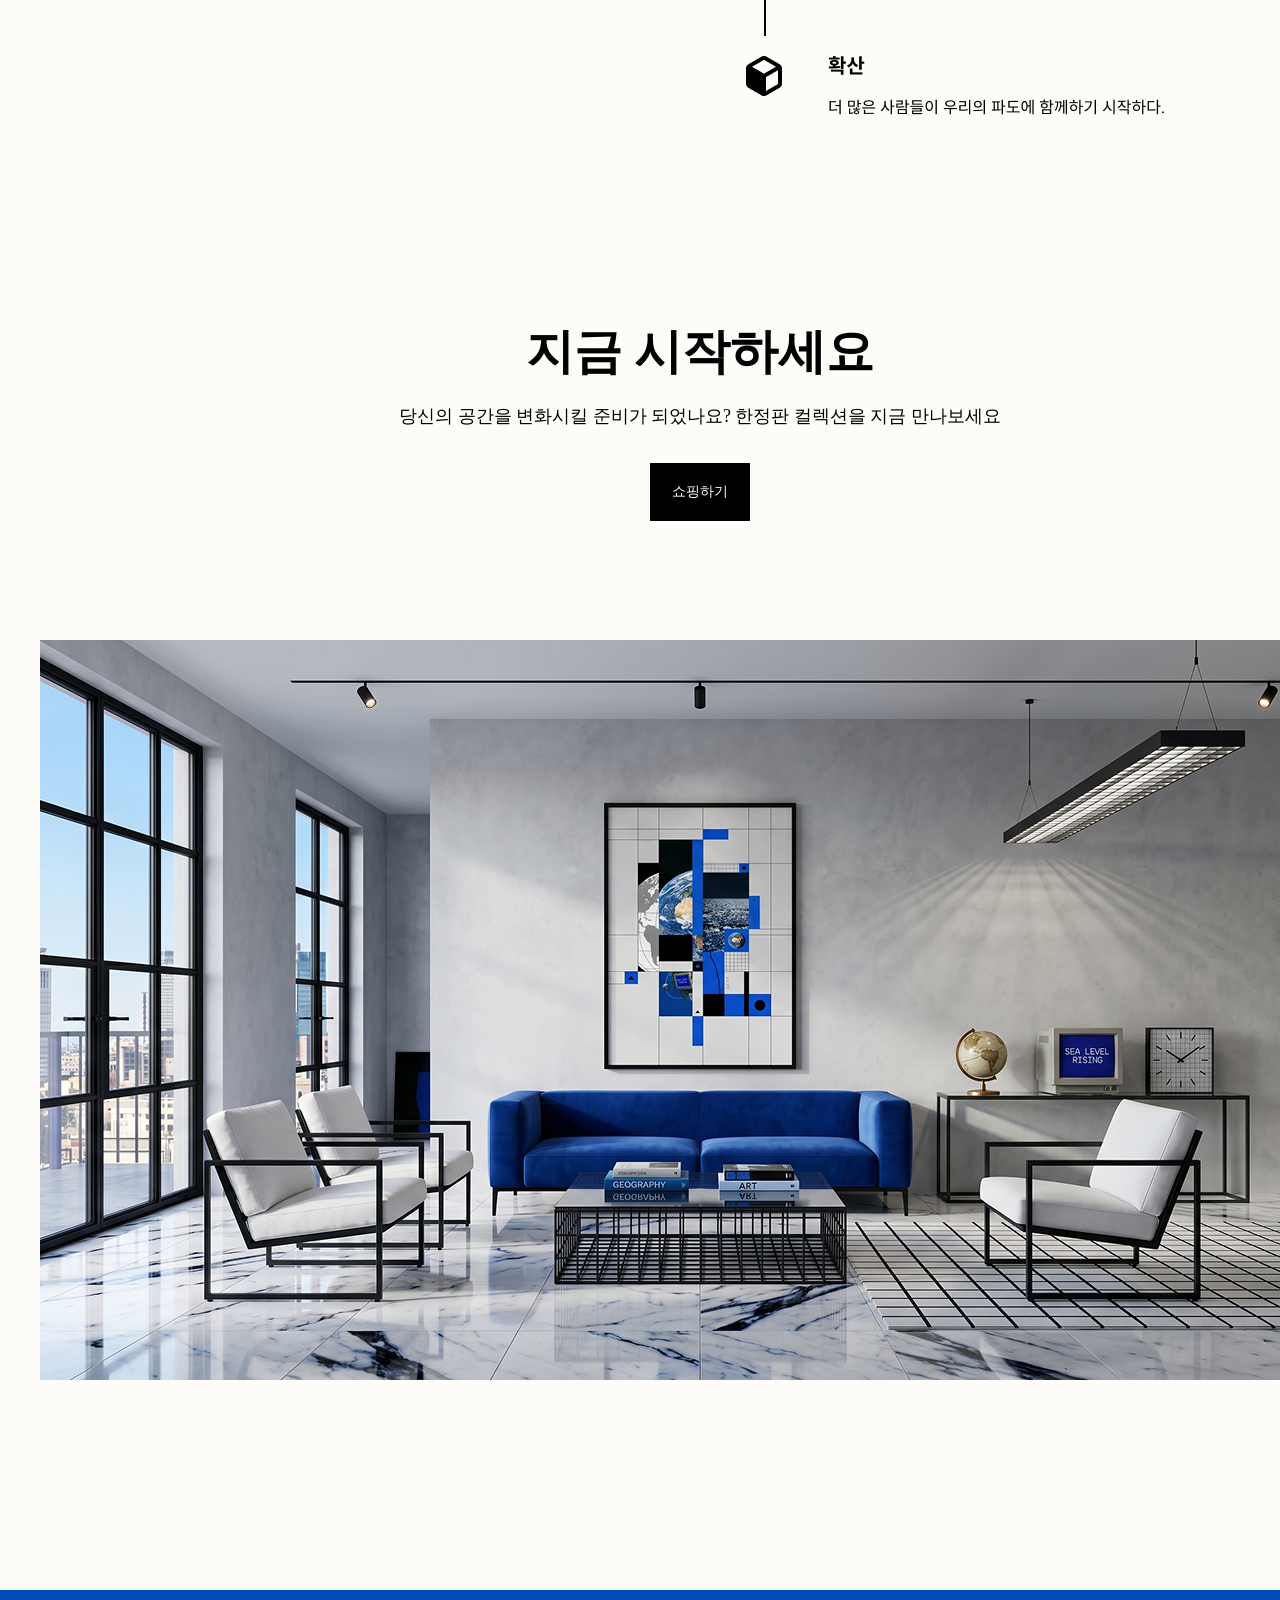
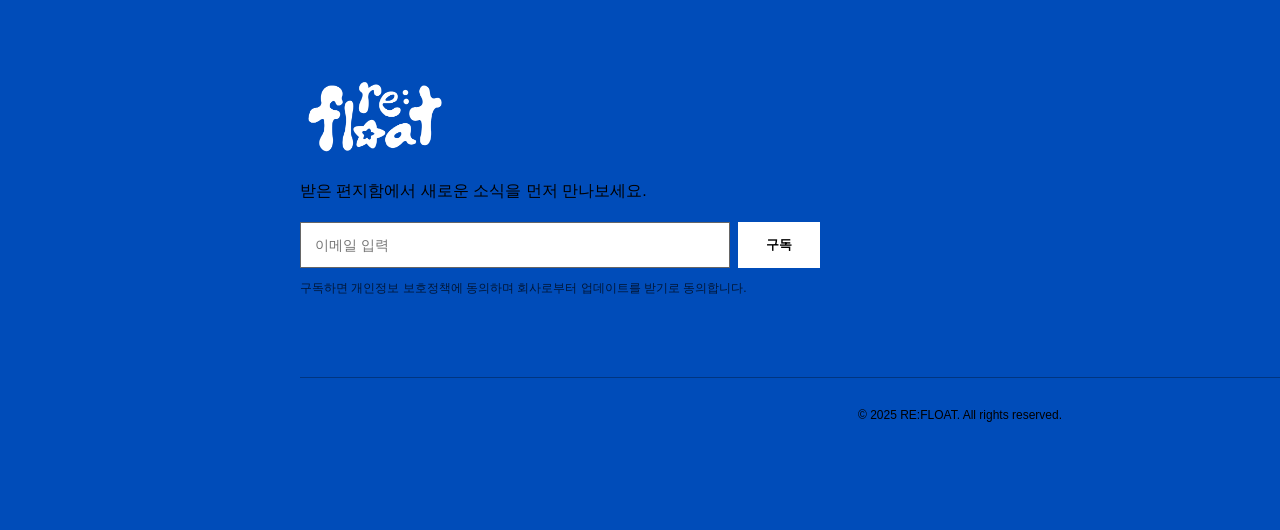
==== commit 05cb5461: "Add files via upload" ====
--- a/sub/sub1.html
+++ b/sub/sub1.html
@@ -5,222 +5,267 @@
     <meta charset="UTF-8">
     <meta name="viewport" content="width=1400">
     <title>re:float</title>
+    <link rel="icon" type="image/png" sizes="32x32" href="./img/Company Logo - 복사본.png">
     <link rel="stylesheet" href="../css/style(sub1).css">
+    <script src="http://ajax.googleapis.com/ajax/libs/jquery/1.10.2/jquery.min.js"></script>
+    <link href="https://unpkg.com/aos@2.3.1/dist/aos.css" rel="stylesheet">
+    <link rel="icon" type="image/png" sizes="32x32" href="../img/Company Logo - 복사본.png">
+    <script>
+        jQuery(document).ready(function ($) {
+            $('.counter').counterUp({
+                delay: 10,
+                time: 1000
+            });
+        });
+    </script>
 </head>
 
 <body>
-<div class="wrap_wrap">
-    <div id="header_wrap">
+    <div class="pixel-cursor"></div>
+    <script>const cursor = document.querySelector('.pixel-cursor');
+
+document.addEventListener('mousemove', (e) => {
+    cursor.style.left = e.clientX + 'px';
+    cursor.style.top = e.clientY + 'px';
+});
+
+// 버튼, 링크, 문의하기 버튼 등에 호버 시 active 클래스 추가
+document.addEventListener('mouseover', (e) => {
+    if (e.target.matches('a, button, .faq-action-btn')) {
+        cursor.classList.add('active');
+    }
+});
+
+document.addEventListener('mouseout', (e) => {
+    if (e.target.matches('a, button, .faq-action-btn')) {
+        cursor.classList.remove('active');
+    }
+});</script>
+    <div class="wrap_wrap">
         <div id="header_wrap">
-            <div class="header">
-                <ul class="gnb">
-                    <li class="logo-area">
-                        <a href="../index.html"><img class="logo" src="../img/로고.png" alt="로고"></a>
-                    </li>
-
-                    <li class="menu-item">
-                        <a href="./sub/sub1.html">
-                            <p>THE TIDE</p>
-                        </a>
-
-                    </li>
-
-                    <li class="menu-item">
-                        <a href="#">
-                            <p>탐색</p>
-                        </a>
-                        <div class="mega-menu">
-                            <div class="mega-inner">
-                                <div class="menu-col">
-                                    <h3>컬렉션</h3>
-                                    <div class="item"><img src="../img/Vector.png" alt="아이콘" class="menu-icon">
-                                        <div>
-                                            <h4><a href="../sub/sub3.html">큐레이티드 샵</a></h4>
-                                            <p>제품을 통해 바다를 살린다</p>
+            <div id="header_wrap">
+                <div class="header">
+                    <ul class="gnb">
+                        <li class="logo-area">
+                            <a href="../index.html"><img class="logo" src="../img/로고.png" alt="로고"></a>
+                        </li>
+
+                        <li class="menu-item">
+                            <a href="./sub1.html">
+                                <p>THE TIDE</p>
+                            </a>
+                        </li>
+
+                        <li class="menu-item">
+                            <a href="./sub4.html">
+                                <p>탐색</p>
+                            </a>
+                            <div class="mega-menu">
+                                <div class="mega-inner">
+                                    <div class="menu-col">
+                                        <h3>컬렉션</h3>
+                                        <div class="item"><img src="../img/Vector.png" alt="아이콘" class="menu-icon">
+                                            <div>
+                                                <h4><a href="../sub/sub3.html">큐레이티드 샵</a></h4>
+                                                <p>제품을 통해 바다를 살린다</p>
+                                            </div>
+                                        </div>
+                                        <div class="item"><img src="../img/Vector.png" alt="아이콘" class="menu-icon">
+                                            <div>
+                                                <h4><a href="../sub/sub2.html">갤러리 앤 아카이브</a></h4>
+                                                <p>각 제품의 출처와 이야기</p>
+                                            </div>
                                         </div>
                                     </div>
-                                    <div class="item"><img src="../img/Vector.png" alt="아이콘" class="menu-icon">
-                                        <div>
-                                            <h4><a href="../sub/sub2.html">갤러리 앤 아카이브</a></h4>
-                                            <p>각 제품의 출처와 이야기</p>
-                                        </div>
-                                    </div>
-                                </div>
-                                <div class="menu-col">
-                                    <h3>정보</h3>
-                                    <div class="item"><img src="../img/Vector.png" alt="아이콘" class="menu-icon">
-                                        <div>
-                                            <h4><a href="../sub/sub4.html">서포트</a></h4>
-                                            <p>자주 묻는 질문과 답변</p>
+                                    <div class="menu-col">
+                                        <h3>정보</h3>
+                                        <div class="item"><img src="../img/Vector.png" alt="아이콘" class="menu-icon">
+                                            <div>
+                                                <h4><a href="../sub/sub4.html">서포트</a></h4>
+                                                <p>자주 묻는 질문과 답변</p>
+                                            </div>
                                         </div>
                                     </div>
                                 </div>
                             </div>
+                        </li>
+                    </ul>
+                </div>
+            </div>
+        </div>
+        <div id="banner_wrap">
+            <div class="banner">
+                <div data-aos="fade-up">
+                    <h6 class="banner_h6">Crisis</h6>
+                    <h1 class="banner_h1">바다는 죽어가고 있습니다</h1>
+                    <p class="banner_p">
+                        수백만 톤의 플라스틱 폐기물이 바다를 질식시켜 해양 생물과 지구의 취약한 생태계를 위협하고 <br>있습니다
+                    </p>
+
+                    <a href="#" class="banner_a">더보기</a>
+                </div>
+            </div>
+
+            <script src="https://unpkg.com/aos@2.3.1/dist/aos.js"></script>
+
+            <script>
+                AOS.init();
+            </script>
+        </div>
+        <div id="main1_wrap">
+            <div class="main1">
+                <div class="main1_left">
+                    <h6 class="main1_h6">침식</h6>
+                    <h1 class="main1_h1">바다를 침식시키는 <br>플라스틱들</h1>
+                    <p class="main1_p">매년 수백만 톤의 플라스틱 폐기물이 바다를 오염시킵니다. 해양 생물 <br>들은 죽어가고, 생태계는 무너집니다.</p>
+                    <ul class="main1_ul">
+                        <li>
+                            <h4 class="main1_h4">NOW</h4>
+                            <h5 class="main1_h5">
+                                800만 톤의 플라스틱이 매년 바다로 <br>흘러들어 환경을 망가뜨립니다.
+                            </h5>
+                        </li>
+                        <li>
+                            <h4 class="main1_h4">WARNING</h4>
+                            <h5 class="main1_h5">
+                                2050년까지 바다의 플라스틱양이 물 <br>고기의 수를 넘어설 것입니다. 우리는 <br>이를 방지해야합니다
+                            </h5>
+                        </li>
+                    </ul>
+                </div>
+                <div class="main1_right">
+                    <img src="../img/Placeholder Image.png" alt="">
+                </div>
+            </div>
+        </div>
+        <div id="main2_wrap">
+            <div class="main2">
+                <h6 class="main2_h6">변환</h6>
+                <div data-aos="fade-up">
+                    <h1 class="main2_h1">버려진 것들이 되살아나다</h1>
+                    <p class="main2_p">바다에 버려진 폐기물 들이 새 생명을 얻는 과정을 보여드립니다</p>
+                </div>
+                <ul class="main2_ul">
+                    <li>
+                        <img src="../img/인덱스2.png" alt="">
+                        <h5 class="main2_h5">첫 번째, 수집하다</h5>
+                        <p class="main2_p_ul">바다에서 어망과 플라스틱 조각을 수거합<br>니다</p>
+                    </li>
+                    <li>
+                        <img src="../img/인덱스2-2.png" alt="">
+                        <h5 class="main2_h5">첫 번째, 수집하다</h5>
+                        <p class="main2_p_ul">바다에서 어망과 플라스틱 조각을 수거합<br>니다</p>
+                    </li>
+                    <li>
+                        <img src="../img/인덱스2-3.png" alt="">
+                        <h5 class="main2_h5">첫 번째, 수집하다</h5>
+                        <p class="main2_p_ul">바다에서 어망과 플라스틱 조각을 수거합<br>니다</p>
+                    </li>
+                    <li>
+                        <img src="../img/인덱스2.png" alt="">
+                        <h5 class="main2_h5">첫 번째, 수집하다</h5>
+                        <p class="main2_p_ul">바다에서 어망과 플라스틱 조각을 수거합<br>니다</p>
+                    </li>
+                </ul>
+            </div>
+        </div>
+        <div id="main3_wrap">
+            <div class="main3">
+                <video src="../video/지구가 도는 영상.mp4" autoplay loop></video>
+            </div>
+        </div>
+        <div id="main4_wrap">
+            <div class="main4">
+                <img src="../img/121.png" alt="">
+            </div>
+        </div>
+        <!-- main4 끝 -->
+        <div id="main5_wrap">
+            <div class="main5_1">
+                <div data-aos="fade-up">
+                    <h1 class="main5_h1">지금 시작하세요</h1>
+                    <p class="main5_p">당신의 공간을 변화시킬 준비가 되었나요? 한정판 컬렉션을 지금 만나보세요</p>
+
+                    <a href="./sub3.html" class="main5_a">쇼핑하기</a>
+                </div>
+            </div>
+            <div class="main5_2">
+                <img id="slider-img" src="../img/인테리어1.png" alt="">
+                <script>
+                    // 1. 이미지 파일 경로들을 배열에 담습니다.
+                    const images = [
+                        "../img/인테리어1.png",
+                        "../img/인테리어2.png",
+                        "../img/인테리어3.png"
+                    ];
+
+                    let currentIndex = 0;
+                    const imgElement = document.getElementById('slider-img');
+
+                    // 2. 3초마다 이미지를 변경하는 함수
+                    function changeImage() {
+                        currentIndex++;
+                        if (currentIndex >= images.length) {
+                            currentIndex = 0; // 마지막 이미지 다음은 다시 첫 번째로
+                        }
+                        imgElement.src = images[currentIndex];
+                    }
+
+                    // 3초(3000ms) 간격으로 함수 실행
+                    setInterval(changeImage, 5000);
+                </script>
+            </div>
+        </div>
+        <div class="main6"></div>
+        <div class="footer-wrap">
+            <div class="footer-inner">
+                <div class="footer-top">
+                    <div class="footer-left">
+                        <div class="footer-left">
+                            <!-- 텍스트 대신 이미지 태그 사용 -->
+                            <a href="/" class="logo-link">
+                                <img src="../img/logo_white.png" alt="RE:FLOAT" class="logo-img">
+                            </a>
+                            <p class="desc">받은 편지함에서 새로운 소식을 먼저 만나보세요.</p>
+                            <!-- ... 이하 동일 ... -->
                         </div>
-                    </li>
-                </ul>
+                        </p>
+                        <form class="input-group">
+                            <input type="email" placeholder="이메일 입력" required>
+                            <button type="submit">구독</button>
+                        </form>
+                        <p class="sub-text">구독하면 개인정보 보호정책에 동의하며 회사로부터 업데이트를 받기로 동의합니다.</p>
+                    </div>
+
+                    <div class="footer-right">
+                        <div class="menu-group">
+                            <h4 class="menu-title">탐색하기</h4>
+                            <ul class="menu-list">
+                                <li><a href="#">홈</a></li>
+                                <li><a href="../sub2.html">갤러리 & 아카이브</a></li>
+                                <li> <a href="./sub3.html">큐레이티드 샵</a></li>
+                                <li><a href="./sub4.html">서포트</a></li>
+                            </ul>
+                        </div>
+                        <div class="menu-group">
+                            <h4 class="menu-title">팔로우</h4>
+                            <ul class="sns-list">
+                                <li><img src="../img/Facebook.png" alt="FB"> Facebook</li>
+                                <li><img src="../img/Instagram.png" alt="IG"> Instagram</li>
+                                <li><img src="../img/X.png" alt="X"> X</li>
+                                <li><img src="../img/LinkedIn.png" alt="LI"> LinkedIn</li>
+                                <li><img src="../img/Youtube.png" alt="YT"> Youtube</li>
+                            </ul>
+                        </div>
+                    </div>
+                </div>
+
+                <div class="footer-bottom">
+                    © 2025 RE:FLOAT. All rights reserved.
+                </div>
             </div>
         </div>
     </div>
-    <div id="banner_wrap">
-        <div class="banner">
-            <h6 class="banner_h6">Crisis</h6>
-            <h1 class="banner_h1">바다는 죽어가고 있습니다</h1>
-            <p class="banner_p">
-                수백만 톤의 플라스틱 폐기물이 바다를 질식시켜 해양 생물과 지구의 취약한 생태계를 위협하고 <br>있습니다
-            </p>
-            <a href="#" class="banner_a">더보기</a>
-        </div>
-    </div>
-    <div id="main1_wrap">
-        <div class="main1">
-            <div class="main1_left">
-                <h6 class="main1_h6">침식</h6>
-                <h1 class="main1_h1">바다를 침식시키는 <br>플라스틱들</h1>
-                <p class="main1_p">매년 수백만 톤의 플라스틱 폐기물이 바다를 오염시킵니다. 해양 생물 <br>들은 죽어가고, 생태계는 무너집니다.</p>
-                <ul class="main1_ul">
-                    <li>
-                        <h4 class="main1_h4">NOW</h4>
-                        <h5 class="main1_h5">
-                            800만 톤의 플라스틱이 매년 바다로 <br>흘러들어 환경을 망가뜨립니다.
-                        </h5>
-                    </li>
-                    <li>
-                        <h4 class="main1_h4">WARNING</h4>
-                        <h5 class="main1_h5">
-                            2050년까지 바다의 플라스틱양이 물 <br>고기의 수를 넘어설 것입니다. 우리는 <br>이를 방지해야합니다
-                        </h5>
-                    </li>
-                </ul>
-            </div>
-            <div class="main1_right">
-                <img src="../img/Placeholder Image.png" alt="">
-            </div>
-        </div>
-    </div>
-    <div id="main2_wrap">
-        <div class="main2">
-            <h6 class="main2_h6">변환</h6>
-            <h1 class="main2_h1">버려진 것들이 되살아나다</h1>
-            <p class="main2_p">바다에 버려진 폐기물 들이 새 생명을 얻는 과정을 보여드립니다</p>
-            <ul class="main2_ul">
-                <li>
-                    <img src="../img/인덱스2.png" alt="">
-                    <h5 class="main2_h5">첫 번째, 수집하다</h5>
-                    <p class="main2_p_ul">바다에서 어망과 플라스틱 조각을 수거합<br>니다</p>
-                </li>
-                <li>
-                    <img src="../img/인덱스2-2.png" alt="">
-                    <h5 class="main2_h5">첫 번째, 수집하다</h5>
-                    <p class="main2_p_ul">바다에서 어망과 플라스틱 조각을 수거합<br>니다</p>
-                </li>
-                <li>
-                    <img src="../img/인덱스2-3.png" alt="">
-                    <h5 class="main2_h5">첫 번째, 수집하다</h5>
-                    <p class="main2_p_ul">바다에서 어망과 플라스틱 조각을 수거합<br>니다</p>
-                </li>
-                <li>
-                    <img src="../img/인덱스2.png" alt="">
-                    <h5 class="main2_h5">첫 번째, 수집하다</h5>
-                    <p class="main2_p_ul">바다에서 어망과 플라스틱 조각을 수거합<br>니다</p>
-                </li>
-            </ul>
-        </div>
-    </div>
-    <div id="main3_wrap">
-        <div class="main3">
-            <video src="../video/지구가 도는 영상.mp4" autoplay loop></video>
-        </div>
-    </div>
-    <div id="main4_wrap">
-        <div class="main4">
-            <img src="../img/121.png" alt="">
-        </div>
-    </div>
-    <!-- main4 끝 -->
-    <div id="main5_wrap">
-        <div class="main5_1">
-            <h1 class="main5_h1">지금 시작하세요</h1>
-            <p class="main5_p">당신의 공간을 변화시킬 준비가 되었나요? 한정판 컬렉션을 지금 만나보세요</p>
-            <a href="#" class="main5_a">쇼핑하기</a>
-        </div>
-        <div class="main5_2">
-            <img id="slider-img" src="../img/인테리어1.png" alt="">
-            <script>
-                // 1. 이미지 파일 경로들을 배열에 담습니다.
-                const images = [
-                    "../img/인테리어1.png",
-                    "../img/인테리어2.png",
-                    "../img/인테리어3.png"
-                ];
-
-                let currentIndex = 0;
-                const imgElement = document.getElementById('slider-img');
-
-                // 2. 3초마다 이미지를 변경하는 함수
-                function changeImage() {
-                    currentIndex++;
-                    if (currentIndex >= images.length) {
-                        currentIndex = 0; // 마지막 이미지 다음은 다시 첫 번째로
-                    }
-                    imgElement.src = images[currentIndex];
-                }
-
-                // 3초(3000ms) 간격으로 함수 실행
-                setInterval(changeImage, 5000);
-            </script>
-        </div>
-    </div>
-    <div class="main6"></div>
-    <div class="footer-wrap">
-        <div class="footer-inner">
-            <div class="footer-top">
-                <div class="footer-left">
-                    <div class="footer-left">
-                        <!-- 텍스트 대신 이미지 태그 사용 -->
-                        <a href="/" class="logo-link">
-                            <img src="../img/logo_white.png" alt="RE:FLOAT" class="logo-img">
-                        </a>
-                        <p class="desc">받은 편지함에서 새로운 소식을 먼저 만나보세요.</p>
-                        <!-- ... 이하 동일 ... -->
-                    </div>
-                    </p>
-                    <form class="input-group">
-                        <input type="email" placeholder="이메일 입력" required>
-                        <button type="submit">구독</button>
-                    </form>
-                    <p class="sub-text">구독하면 개인정보 보호정책에 동의하며 회사로부터 업데이트를 받기로 동의합니다.</p>
-                </div>
-
-                <div class="footer-right">
-                    <div class="menu-group">
-                        <h4 class="menu-title">탐색하기</h4>
-                        <ul class="menu-list">
-                            <li><a href="#">홈</a></li>
-                            <li><a href="../sub2.html">갤러리 & 아카이브</a></li>
-                            <li> <a href="./sub3.html">큐레이티드 샵</a></li>
-                            <li><a href="./sub4.html">서포트</a></li>
-                        </ul>
-                    </div>
-                    <div class="menu-group">
-                        <h4 class="menu-title">팔로우</h4>
-                        <ul class="sns-list">
-                            <li><img src="../img/Facebook.png" alt="FB"> Facebook</li>
-                            <li><img src="../img/Instagram.png" alt="IG"> Instagram</li>
-                            <li><img src="../img/X.png" alt="X"> X</li>
-                            <li><img src="../img/LinkedIn.png" alt="LI"> LinkedIn</li>
-                            <li><img src="../img/Youtube.png" alt="YT"> Youtube</li>
-                        </ul>
-                    </div>
-                </div>
-            </div>
-
-            <div class="footer-bottom">
-                © 2025 RE:FLOAT. All rights reserved.
-            </div>
-        </div>
-    </div>
-</div>
 </body>
 
 </html>
--- a/css/style(sub1).css
+++ b/css/style(sub1).css
@@ -8,6 +8,25 @@
     overflow: hidden;
 }
 
+body { cursor: none; }
+.pixel-cursor {
+    width: 48px;
+    height: 48px;
+    position: fixed;
+    pointer-events: none;
+    z-index: 9999;
+    /* 기본 화살표 모양 + 내부 블루 + 화이트 테두리 */
+    background-image: url('data:image/svg+xml;utf8,<svg xmlns="http://www.w3.org/2000/svg" width="24" height="24" viewBox="0 0 24 24"><path fill="white" d="M1 1v17l5-5 3 7 3-1-3-7 7-2z"/><path fill="%23004CB9" d="M2 2v13l4-4 2 5 2-1-2-5 6-2z"/></svg>');
+    background-repeat: no-repeat;
+    transition: transform 0.1s;
+}
+
+/* 버튼 호버 시 디자인 */
+.pixel-cursor.active {
+    /* 손가락 모양으로 변경 */
+    background-image: url('data:image/svg+xml;utf8,<svg xmlns="http://www.w3.org/2000/svg" width="24" height="24" viewBox="0 0 24 24"><path fill="white" d="M8 2v14l3-3 2 5 2-1-2-5 4-2z"/><path fill="%23004CB9" d="M9 3v11l2-2 2 4 1-1-2-4 3-2z"/></svg>');
+    transform: scale(1.2);
+}
 /* 메인비디오 */
 .main video {
     position: absolute;
@@ -105,6 +124,7 @@
 }
 
 /* 호버 시 나타나기 */
+/* 호버 시 나타나기 */
 .menu-item:hover .mega-menu {
     display: flex;
     justify-content: center;
